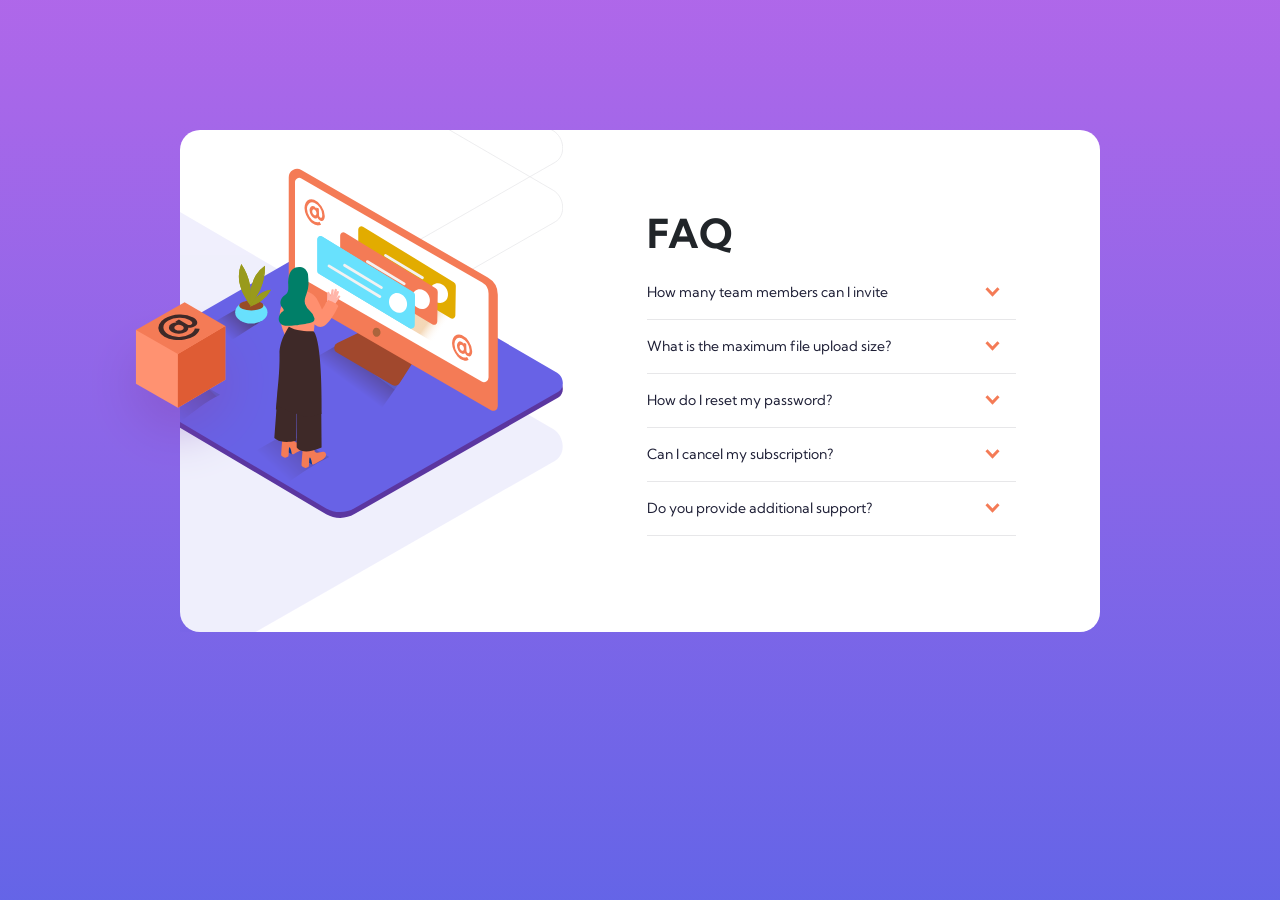
==== index.html @ 18b98a80 "some change" ====
<!DOCTYPE html>
<html lang="en">

<head>
    <meta charset="UTF-8">
    <meta http-equiv="X-UA-Compatible" content="IE=edge">
    <meta name="viewport" content="width=device-width, initial-scale=1.0">
    <title>Document</title>
    <link rel="stylesheet" href="assets/css/bootstrap.min.css">
    <link rel="stylesheet" href="assets/css/style.css">
    <link rel="stylesheet" href="assets/css/global.css">
    <link rel="stylesheet" href="assets/css/media.css">
</head>

<body>

    <div class="container px-3 px-md-0">
        <div class="sm-box mt-5 mt-md-0">
            <div class="row mx-0">
                <div class="col-6 col-md-5 p-0 d-none d-md-block">
                    <div class="sm-faq-img-desktop">
                        <img class="sm-faq-box-img d-none d-md-block" src="assets/images/illustration-box-desktop.svg">
                    </div>
                </div>
                <div class="col-10 offset-1 p-0 sm-faq-img-mobile-container d-md-none">
                    <div class="sm-faq-img-mobile"></div>
                </div>
                <div class="col-12  col-md-7">
                    <div class="sm-faq-box px-1 px-sm-5 px-md-2 pt-1 pb-5">
                        <div class="row flex-column">
                            <div class="col">
                                <div class="h1 text-center text-md-start sm-fw-bold">
                                    FAQ
                                </div>
                            </div>
                            <div class="col">
                                <!-- component::faq-item starts -->
                                <div class="sm-faq-item w-100">
                                    <div class="sm-faq-head d-flex justify-content-between align-items-center p-3 ps-0">
                                        <span class="pe-1">How many team members can I
                                            invite</span>
                                        <img class="sm-down-icon" src="assets/images/icon-arrow-down.svg" alt="">
                                    </div>
                                    <div class="sm-faq-body pt-2">
                                        You can invite up to 2 additional users on the Free plan. There is no limit on
                                        team members for the Premium plan.
                                    </div>
                                </div>
                                <!-- component::faq-item ends -->
                            </div>
                            <div class="col">
                                <!-- component::faq-item starts -->
                                <div class="sm-faq-item w-100">
                                    <div class="sm-faq-head d-flex justify-content-between align-items-center p-3 ps-0">
                                        <span class="w-95 pe-1">What is the maximum file upload size?</span>
                                        <img class="sm-down-icon" src="assets/images/icon-arrow-down.svg" alt="">
                                    </div>
                                    <div class="sm-faq-body pt-2">
                                        No more than 2GB. All files in your account must fit your allotted storage
                                        space.
                                    </div>
                                </div>
                                <!-- component::faq-item ends -->
                            </div>
                            <div class="col">
                                <!-- component::faq-item starts -->
                                <div class="sm-faq-item w-100">
                                    <div class="sm-faq-head d-flex justify-content-between align-items-center p-3 ps-0">
                                        <span class="w-95 pe-1">How do I reset my password?</span>
                                        <img class="sm-down-icon" src="assets/images/icon-arrow-down.svg" alt="">
                                    </div>
                                    <div class="sm-faq-body pt-2">
                                        Click “Forgot password” from the login page or “Change password” from your
                                        profile page.
                                        A reset link will be emailed to you.
                                    </div>
                                </div>
                                <!-- component::faq-item ends -->
                            </div>
                            <div class="col">
                                <!-- component::faq-item starts -->
                                <div class="sm-faq-item w-100">
                                    <div class="sm-faq-head d-flex justify-content-between align-items-center p-3 ps-0">
                                        <span class="w-95 pe-1">Can I cancel my subscription?</span>
                                        <img class="sm-down-icon" src="assets/images/icon-arrow-down.svg" alt="">
                                    </div>
                                    <div class="sm-faq-body pt-2">
                                        Yes! Send us a message and we’ll process your request no questions asked.
                                    </div>
                                </div>
                                <!-- component::faq-item ends -->
                            </div>
                            <div class="col">
                                <!-- component::faq-item starts -->
                                <div class="sm-faq-item w-100">
                                    <div class="sm-faq-head d-flex justify-content-between align-items-center p-3 ps-0">
                                        <span class="w-95 pe-1">Do you provide additional support?</span>
                                        <img class="sm-down-icon" src="assets/images/icon-arrow-down.svg" alt="">
                                    </div>
                                    <div class="sm-faq-body pt-2">
                                        Chat and email support is available 24/7. Phone lines are open during normal
                                        business hours.
                                    </div>
                                </div>
                                <!-- component::faq-item ends -->
                            </div>
                        </div>
                    </div>
                </div>
            </div>
        </div>
    </div>
    <script src="assets/js/jquery-3.6.0.min.js"></script>
    <script src="assets/js/bootstrap.min.js"></script>
    <script src="assets/js/script.js"></script>
</body>

</html>
---- assets/css/style.css ----
.container {
  padding: 130px 0;
}
.sm-box {
  border-radius: 20px;
  background-color: #fff;
  margin: 0 auto;
}
.sm-faq-head {
  border-bottom: 1px solid var(--sm-Divider-color);
  color: var(--sm-Very-dark-desaturated-blue);
}
.sm-faq-head:hover {
  color: var(--sm-color-3);
  cursor: pointer;
}
.sm-down-icon {
  width: 15px;
  transition: all 0.5s;
}
.sm-faq-body {
  color: var(--sm-secondary);
  display: none;
}
.rotate {
  transform: rotate(180deg);
}
.sm-faq-img-desktop {
  width: 100%;
  height: 100%;
  position: relative;
  background: url(../images/illustration-woman-online-desktop.svg) -77px 38px no-repeat,
    url(../images/bg-pattern-desktop.svg) -383px -219px no-repeat;
  background-size: 120%, 200%;
  position: relative;
}

.sm-faq-img-mobile-container {
  margin-top: -160px;
}
.sm-faq-img-mobile {
  margin: 0 auto;
  max-width: 280px;
  height: 284px;
  background: url(../images/illustration-woman-online-mobile.svg) center
      no-repeat,
    url(../images/bg-pattern-mobile.svg) bottom no-repeat;
  background-size: 100%, 100%;
  position: relative;
}
---- assets/css/global.css ----
/* kumbh-sans-regular - latin */
@font-face {
  font-family: "Kumbh Sans";
  font-style: normal;
  font-weight: 400;
  src: url("../fonts/kumbh-sans-v12-latin-regular/kumbh-sans-v12-latin-regular.eot");
  src: local(""),
    url("../fonts/kumbh-sans-v12-latin-regular/kumbh-sans-v12-latin-regular.eot?#iefix")
      format("embedded-opentype"),
    url("../fonts/kumbh-sans-v12-latin-regular/kumbh-sans-v12-latin-regular.woff2")
      format("woff2"),
    url("../fonts/kumbh-sans-v12-latin-regular/kumbh-sans-v12-latin-regular.woff")
      format("woff"),
    url("../fonts/kumbh-sans-v12-latin-regular/kumbh-sans-v12-latin-regular.ttf")
      format("truetype"),
    url("../fonts/kumbh-sans-v12-latin-regular/kumbh-sans-v12-latin-regular.svg#KumbhSans")
      format("svg");
}

/* kumbh-sans-700 - latin */
@font-face {
  font-family: "Kumbh Sans";
  font-style: normal;
  font-weight: 700;
  src: url("../fonts/kumbh-sans-v12-latin-700/kumbh-sans-v12-latin-700.eot");
  src: local(""),
    url("../fonts/kumbh-sans-v12-latin-700/kumbh-sans-v12-latin-700.eot?#iefix")
      format("embedded-opentype"),
    url("../fonts/kumbh-sans-v12-latin-700/kumbh-sans-v12-latin-700.woff2")
      format("woff2"),
    url("../fonts/kumbh-sans-v12-latin-700/kumbh-sans-v12-latin-700.woff")
      format("woff"),
    url("../fonts/kumbh-sans-v12-latin-700/kumbh-sans-v12-latin-700.ttf")
      format("truetype"),
    url("../fonts/kumbh-sans-v12-latin-700/kumbh-sans-v12-latin-700.svg#KumbhSans")
      format("svg");
}

:root {
  /*--------- text colors----------- */
  --sm-primary: hsl(237, 12%, 33%);
  --sm-secondary: hsl(240, 6%, 50%);
  --sm-color-3: hsl(14, 88%, 65%);
  --sm-Very-dark-desaturated-blue: hsl(238, 29%, 16%);
  /*--------- Dividers colors----------- */
  --sm-Divider-color: hsl(240, 5%, 91%);
  /*--------- background colors----------- */
  --sm-first-color: hsl(273, 75%, 66%);
  --sm-second-color: hsl(240, 73%, 65%);
}
.w-95 {
  width: 95%;
}

.sm-fw-bold {
  font-weight: 700;
}
body {
  min-height: 100vh;
  font-family: "Kumbh Sans";
  font-weight: 400;
  font-size: 14px;
  background-image: linear-gradient(
    var(--sm-first-color),
    var(--sm-second-color)
  );
  background-repeat: no-repeat;
}
---- assets/css/media.css ----
@media (min-width: 576px) {
}

@media (min-width: 768px) {
  .sm-box {
    max-width: 680px;
  }
  .sm-faq-box {
    padding-top: 5rem !important;
    padding-bottom: 6rem !important;
  }
  .sm-faq-box-img {
    width: 115px;
    position: absolute;
    left: -54px;
    top: 168px;
  }
  .sm-faq-img-desktop {
    width: 100%;
    height: 100%;
    position: relative;
    background: url(../images/illustration-woman-online-desktop.svg) -52px 62px no-repeat,
      url(../images/bg-pattern-desktop.svg) -345px -178px no-repeat;
    background-size: 117%, 222%;
  }
}

@media (min-width: 992px) {
  .sm-box {
    max-width: 880px;
  }
  .sm-faq-box {
    padding-left: 3rem !important;
    padding-right: 3rem !important;
  }
  .sm-faq-box-img {
    width: initial;
    position: absolute;
    left: -95px;
    top: 157px;
  }
  .sm-faq-img-desktop {
    background: url(../images/illustration-woman-online-desktop.svg) -77px 38px no-repeat,
      url(../images/bg-pattern-desktop.svg) -383px -219px no-repeat;
    background-size: 120%, 200%;
  }
}

@media (min-width: 1200px) {
  .sm-box {
    max-width: 920px;
  }
  .sm-faq-box {
    padding-left: 4.5rem !important;
    padding-right: 4.5rem !important;
  }
  .sm-faq-box-img {
    top: 170px;
  }
}

@media (min-width: 1400px) {
}
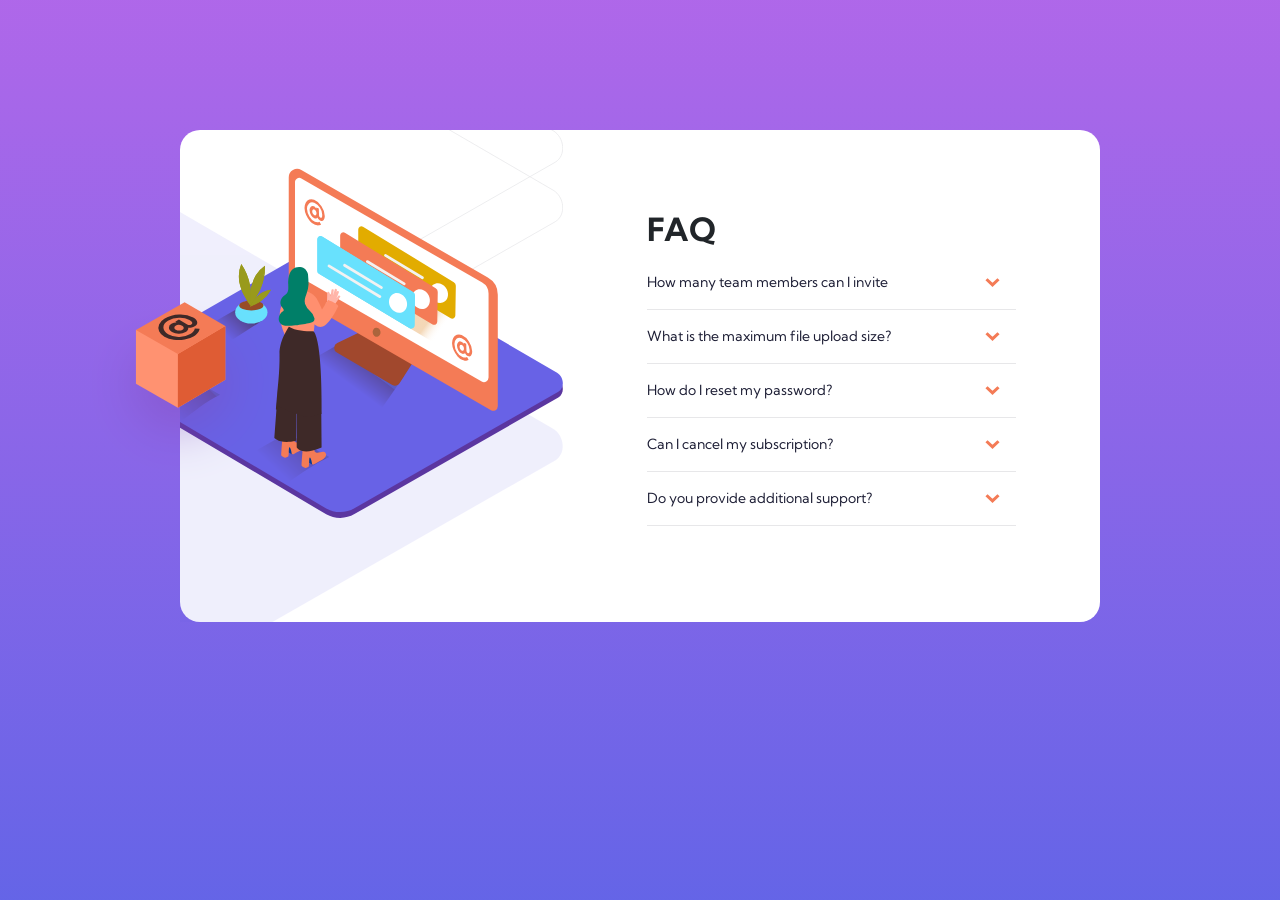
==== commit 88d980dc: "some change" ====
--- a/index.html
+++ b/index.html
@@ -25,11 +25,11 @@
                 <div class="col-10 offset-1 p-0 sm-faq-img-mobile-container d-md-none">
                     <div class="sm-faq-img-mobile"></div>
                 </div>
-                <div class="col-12  col-md-7">
-                    <div class="sm-faq-box px-1 px-sm-5 px-md-2 pt-1 pb-5">
+                <div class="col-12  col-md-7 mt-4 mt-md-0">
+                    <div class="sm-faq-box px-1 px-sm-5 px-md-2 pb-5">
                         <div class="row flex-column">
                             <div class="col">
-                                <div class="h1 text-center text-md-start sm-fw-bold">
+                                <div class="h2 text-center text-md-start sm-fw-bold">
                                     FAQ
                                 </div>
                             </div>
--- a/assets/css/style.css
+++ b/assets/css/style.css
@@ -6,6 +6,8 @@
   background-color: #fff;
   margin: 0 auto;
 }
+
+/*faq-item starts */
 .sm-faq-head {
   border-bottom: 1px solid var(--sm-Divider-color);
   color: var(--sm-Very-dark-desaturated-blue);
@@ -25,15 +27,7 @@
 .rotate {
   transform: rotate(180deg);
 }
-.sm-faq-img-desktop {
-  width: 100%;
-  height: 100%;
-  position: relative;
-  background: url(../images/illustration-woman-online-desktop.svg) -77px 38px no-repeat,
-    url(../images/bg-pattern-desktop.svg) -383px -219px no-repeat;
-  background-size: 120%, 200%;
-  position: relative;
-}
+/*faq-item end */
 
 .sm-faq-img-mobile-container {
   margin-top: -160px;
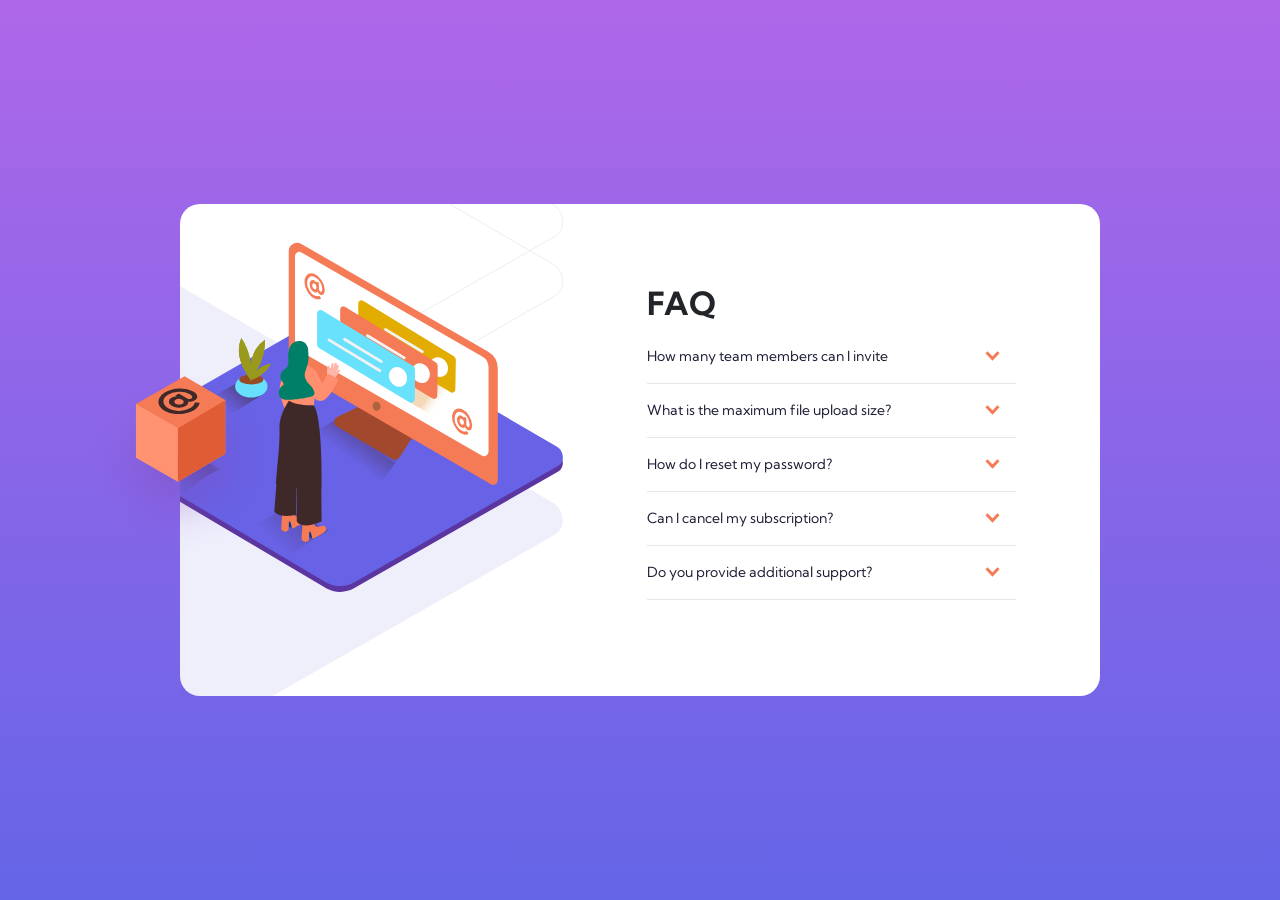
==== commit 36811b9e: "fix mobile img" ====
--- a/index.html
+++ b/index.html
@@ -15,7 +15,7 @@
 <body>
 
     <div class="container px-3 px-md-0">
-        <div class="sm-box mt-5 mt-md-0">
+        <div class="sm-box">
             <div class="row mx-0">
                 <div class="col-6 col-md-5 p-0 d-none d-md-block">
                     <div class="sm-faq-img-desktop">
--- a/assets/css/style.css
+++ b/assets/css/style.css
@@ -1,10 +1,11 @@
-.container {
+/* .container {
   padding: 130px 0;
-}
+} */
 .sm-box {
   border-radius: 20px;
   background-color: #fff;
   margin: 0 auto;
+  /* margin-top: 8rem; */
 }
 
 /*faq-item starts */
@@ -29,15 +30,10 @@
 }
 /*faq-item end */
 
-.sm-faq-img-mobile-container {
-  margin-top: -160px;
-}
 .sm-faq-img-mobile {
   margin: 0 auto;
-  max-width: 280px;
-  height: 284px;
-  background: url(../images/illustration-woman-online-mobile.svg) center
-      no-repeat,
+  max-width: 100%;
+  background: url(../images/illustration-woman-online-mobile.svg) top no-repeat,
     url(../images/bg-pattern-mobile.svg) bottom no-repeat;
   background-size: 100%, 100%;
   position: relative;
--- a/assets/css/media.css
+++ b/assets/css/media.css
@@ -4,6 +4,7 @@
 @media (min-width: 768px) {
   .sm-box {
     max-width: 680px;
+    margin-top: 0;
   }
   .sm-faq-box {
     padding-top: 5rem !important;
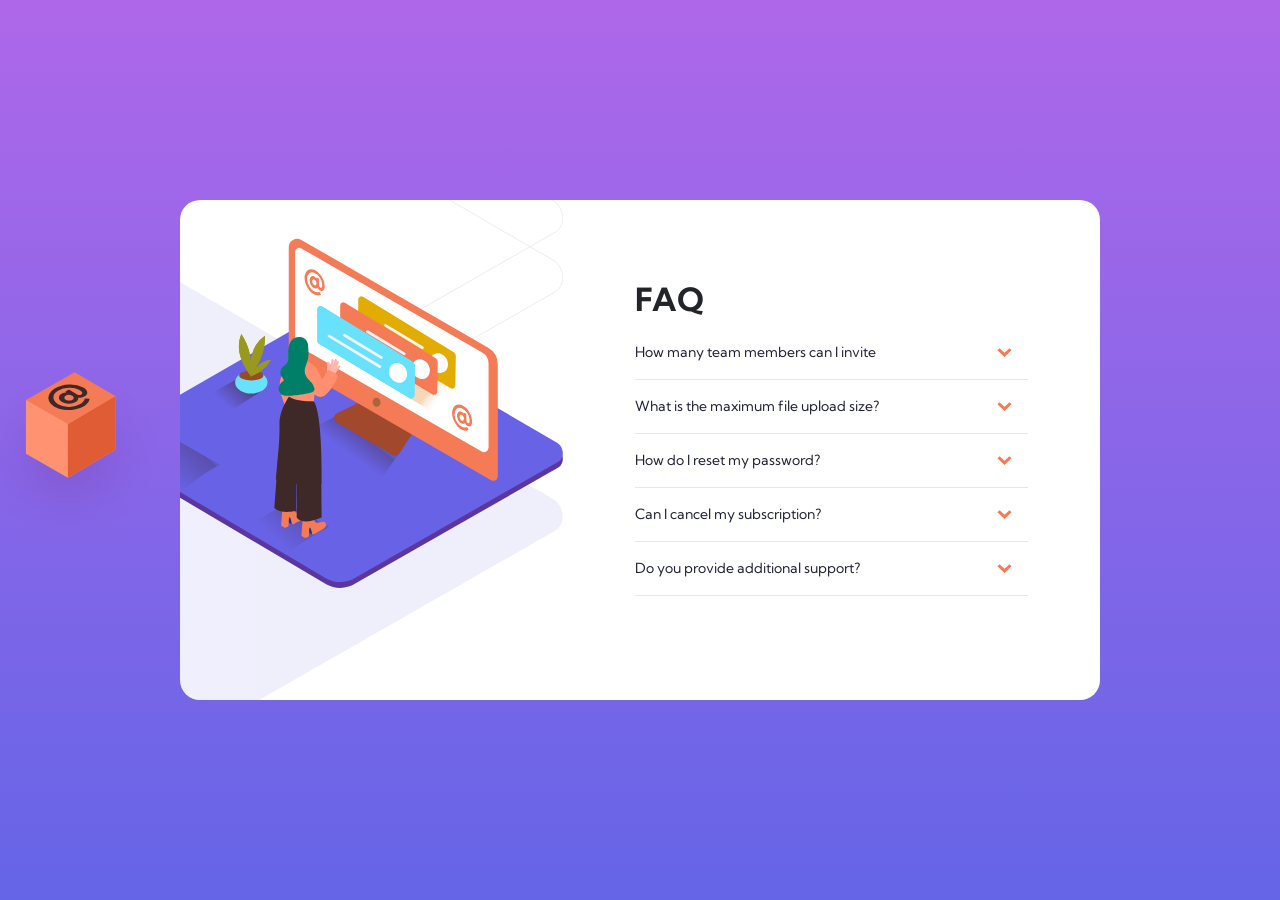
==== commit ec3befb7: "add scroll bar to faq-box" ====
--- a/index.html
+++ b/index.html
@@ -15,17 +15,20 @@
 <body>
 
     <div class="container px-3 px-md-0">
+        <div class="sm-box-img-container w-100 position-relative">
+            <img class="sm-faq-box-img d-none d-md-block" src="assets/images/illustration-box-desktop.svg">
+        </div>
         <div class="sm-box">
             <div class="row mx-0">
                 <div class="col-6 col-md-5 p-0 d-none d-md-block">
                     <div class="sm-faq-img-desktop">
-                        <img class="sm-faq-box-img d-none d-md-block" src="assets/images/illustration-box-desktop.svg">
+
                     </div>
                 </div>
                 <div class="col-10 offset-1 p-0 sm-faq-img-mobile-container d-md-none">
                     <div class="sm-faq-img-mobile"></div>
                 </div>
-                <div class="col-12  col-md-7 mt-4 mt-md-0">
+                <div class="col-12  col-md-7 mt-4 mt-md-0 p-0">
                     <div class="sm-faq-box px-1 px-sm-5 px-md-2 pb-5">
                         <div class="row flex-column">
                             <div class="col">
@@ -42,7 +45,8 @@
                                         <img class="sm-down-icon" src="assets/images/icon-arrow-down.svg" alt="">
                                     </div>
                                     <div class="sm-faq-body pt-2">
-                                        You can invite up to 2 additional users on the Free plan. There is no limit on
+                                        You can invite up to 2 additional users on the Free plan. There is no limit
+                                        on
                                         team members for the Premium plan.
                                     </div>
                                 </div>
--- a/assets/css/media.css
+++ b/assets/css/media.css
@@ -5,16 +5,20 @@
   .sm-box {
     max-width: 680px;
     margin-top: 0;
+    overflow: hidden;
   }
   .sm-faq-box {
     padding-top: 5rem !important;
     padding-bottom: 6rem !important;
+    height: 500px;
+    overflow-y: auto;
   }
   .sm-faq-box-img {
     width: 115px;
     position: absolute;
-    left: -54px;
-    top: 168px;
+    left: 50px;
+    top: 250px;
+    z-index: 1000;
   }
   .sm-faq-img-desktop {
     width: 100%;
@@ -23,6 +27,10 @@
     background: url(../images/illustration-woman-online-desktop.svg) -52px 62px no-repeat,
       url(../images/bg-pattern-desktop.svg) -345px -178px no-repeat;
     background-size: 117%, 222%;
+  }
+  .sm-faq-box {
+    padding-left: 2rem !important;
+    padding-right: 2rem !important;
   }
 }
 
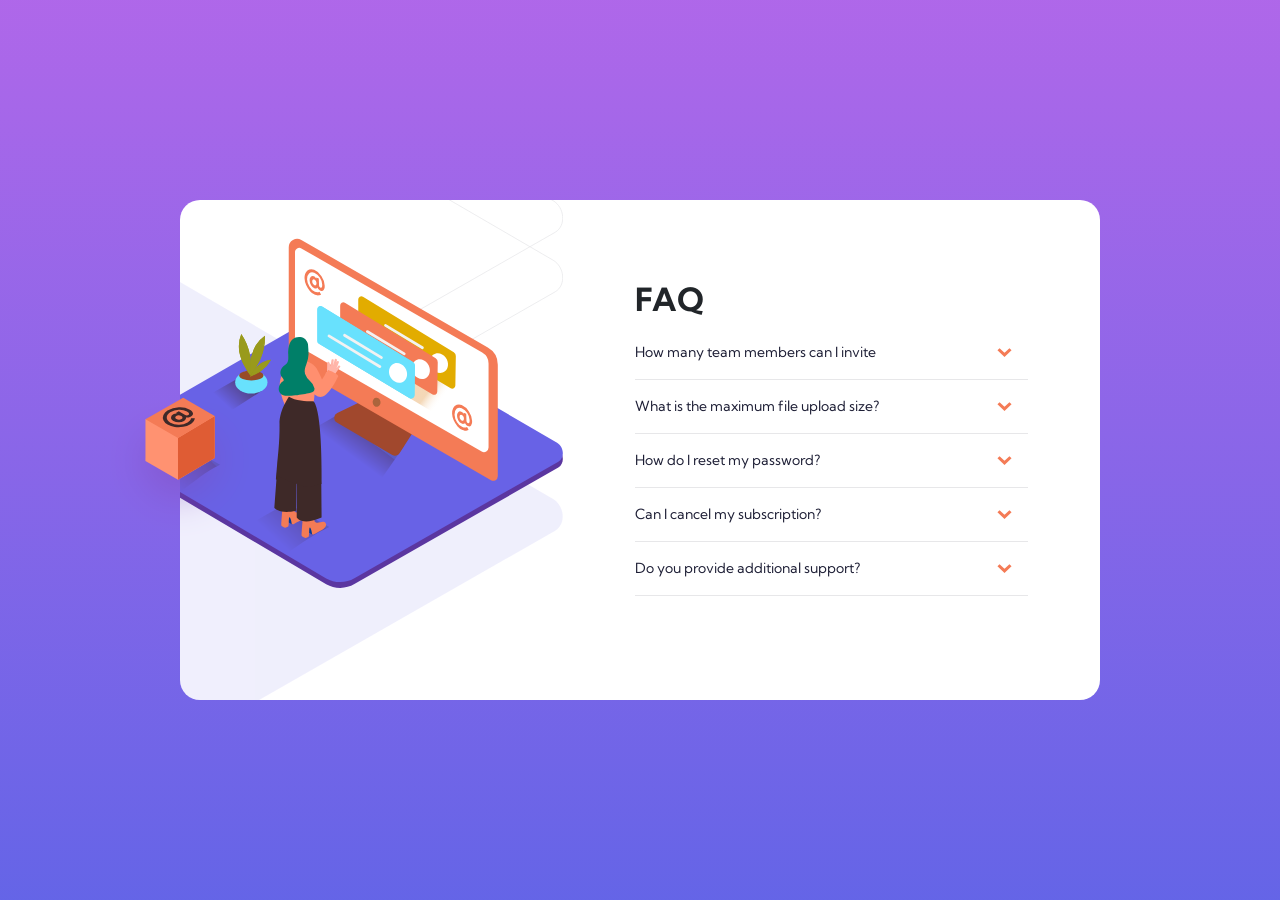
==== commit 0f7b892e: "fix the box position" ====
--- a/index.html
+++ b/index.html
@@ -15,7 +15,7 @@
 <body>
 
     <div class="container px-3 px-md-0">
-        <div class="sm-box-img-container w-100 position-relative">
+        <div class="sm-box-img-container position-relative">
             <img class="sm-faq-box-img d-none d-md-block" src="assets/images/illustration-box-desktop.svg">
         </div>
         <div class="sm-box">
@@ -29,7 +29,7 @@
                     <div class="sm-faq-img-mobile"></div>
                 </div>
                 <div class="col-12  col-md-7 mt-4 mt-md-0 p-0">
-                    <div class="sm-faq-box px-1 px-sm-5 px-md-2 pb-5">
+                    <div class="sm-faq-box px-3 px-sm-5 px-md-2 pb-5">
                         <div class="row flex-column">
                             <div class="col">
                                 <div class="h2 text-center text-md-start sm-fw-bold">
--- a/assets/css/style.css
+++ b/assets/css/style.css
@@ -5,7 +5,6 @@
   border-radius: 20px;
   background-color: #fff;
   margin: 0 auto;
-  /* margin-top: 8rem; */
 }
 
 /*faq-item starts */
@@ -38,3 +37,6 @@
   background-size: 100%, 100%;
   position: relative;
 }
+.sm-box-img-container {
+  margin: 0 auto;
+}
--- a/assets/css/media.css
+++ b/assets/css/media.css
@@ -2,6 +2,9 @@
 }
 
 @media (min-width: 768px) {
+  .sm-box-img-container {
+    max-width: 680px;
+  }
   .sm-box {
     max-width: 680px;
     margin-top: 0;
@@ -16,8 +19,8 @@
   .sm-faq-box-img {
     width: 115px;
     position: absolute;
-    left: 50px;
-    top: 250px;
+    left: -56px;
+    top: 171px;
     z-index: 1000;
   }
   .sm-faq-img-desktop {
@@ -35,6 +38,9 @@
 }
 
 @media (min-width: 992px) {
+  .sm-box-img-container {
+    max-width: 880px;
+  }
   .sm-box {
     max-width: 880px;
   }
@@ -43,10 +49,10 @@
     padding-right: 3rem !important;
   }
   .sm-faq-box-img {
-    width: initial;
+    width: 148px;
     position: absolute;
-    left: -95px;
-    top: 157px;
+    left: -74px;
+    top: 185px;
   }
   .sm-faq-img-desktop {
     background: url(../images/illustration-woman-online-desktop.svg) -77px 38px no-repeat,
@@ -56,6 +62,9 @@
 }
 
 @media (min-width: 1200px) {
+  .sm-box-img-container {
+    max-width: 920px;
+  }
   .sm-box {
     max-width: 920px;
   }
@@ -64,9 +73,6 @@
     padding-right: 4.5rem !important;
   }
   .sm-faq-box-img {
-    top: 170px;
+    top: 196px;
   }
 }
-
-@media (min-width: 1400px) {
-}
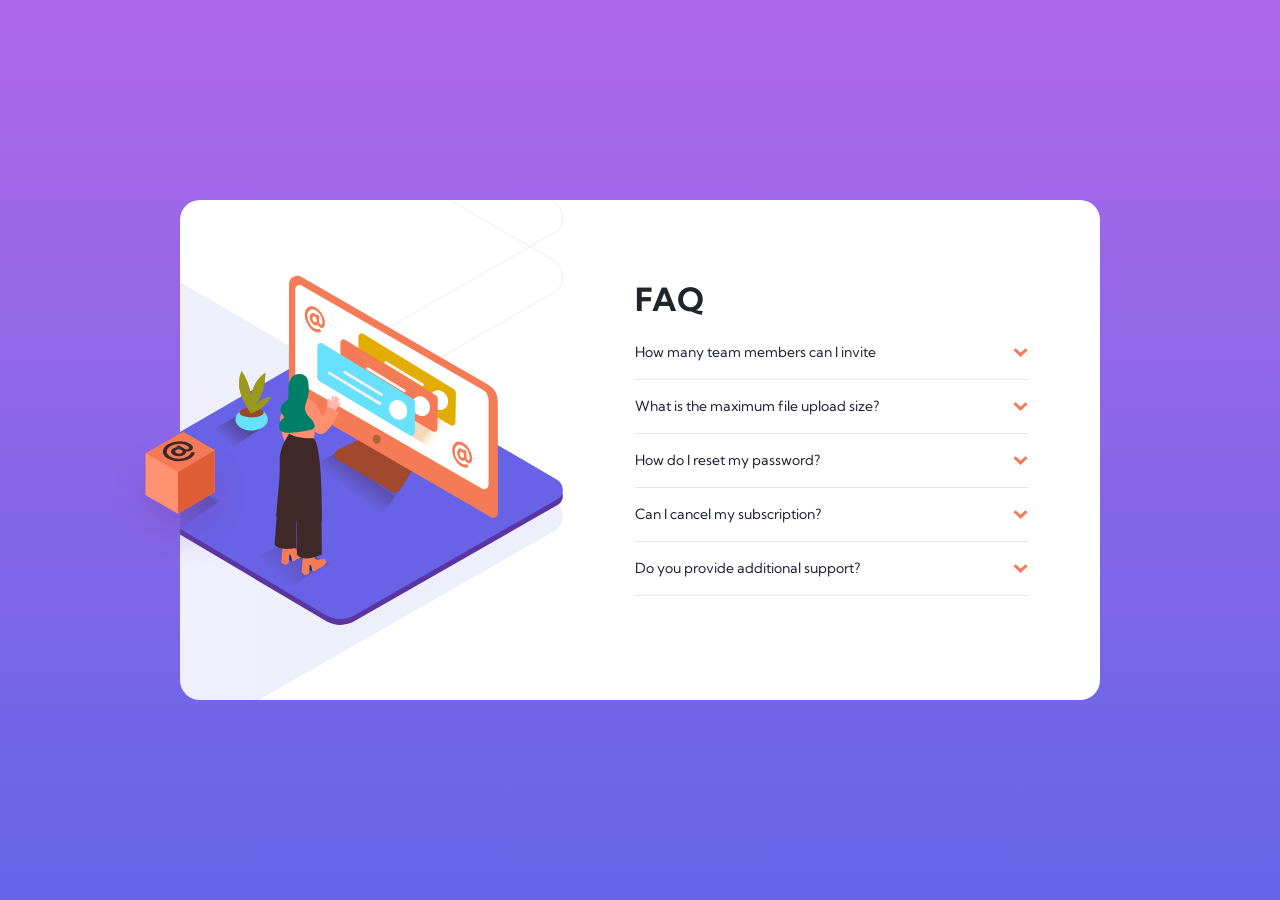
==== commit de9b91ab: "some improvement" ====
--- a/index.html
+++ b/index.html
@@ -29,7 +29,7 @@
                     <div class="sm-faq-img-mobile"></div>
                 </div>
                 <div class="col-12  col-md-7 mt-4 mt-md-0 p-0">
-                    <div class="sm-faq-box px-3 px-sm-5 px-md-2 pb-5">
+                    <div class="sm-faq-box px-4 px-md-2 pb-5">
                         <div class="row flex-column">
                             <div class="col">
                                 <div class="h2 text-center text-md-start sm-fw-bold">
@@ -39,7 +39,7 @@
                             <div class="col">
                                 <!-- component::faq-item starts -->
                                 <div class="sm-faq-item w-100">
-                                    <div class="sm-faq-head d-flex justify-content-between align-items-center p-3 ps-0">
+                                    <div class="sm-faq-head d-flex justify-content-between align-items-center py-3">
                                         <span class="pe-1">How many team members can I
                                             invite</span>
                                         <img class="sm-down-icon" src="assets/images/icon-arrow-down.svg" alt="">
@@ -55,7 +55,7 @@
                             <div class="col">
                                 <!-- component::faq-item starts -->
                                 <div class="sm-faq-item w-100">
-                                    <div class="sm-faq-head d-flex justify-content-between align-items-center p-3 ps-0">
+                                    <div class="sm-faq-head d-flex justify-content-between align-items-center py-3">
                                         <span class="w-95 pe-1">What is the maximum file upload size?</span>
                                         <img class="sm-down-icon" src="assets/images/icon-arrow-down.svg" alt="">
                                     </div>
@@ -69,7 +69,7 @@
                             <div class="col">
                                 <!-- component::faq-item starts -->
                                 <div class="sm-faq-item w-100">
-                                    <div class="sm-faq-head d-flex justify-content-between align-items-center p-3 ps-0">
+                                    <div class="sm-faq-head d-flex justify-content-between align-items-center py-3">
                                         <span class="w-95 pe-1">How do I reset my password?</span>
                                         <img class="sm-down-icon" src="assets/images/icon-arrow-down.svg" alt="">
                                     </div>
@@ -84,7 +84,7 @@
                             <div class="col">
                                 <!-- component::faq-item starts -->
                                 <div class="sm-faq-item w-100">
-                                    <div class="sm-faq-head d-flex justify-content-between align-items-center p-3 ps-0">
+                                    <div class="sm-faq-head d-flex justify-content-between align-items-center py-3">
                                         <span class="w-95 pe-1">Can I cancel my subscription?</span>
                                         <img class="sm-down-icon" src="assets/images/icon-arrow-down.svg" alt="">
                                     </div>
@@ -97,7 +97,7 @@
                             <div class="col">
                                 <!-- component::faq-item starts -->
                                 <div class="sm-faq-item w-100">
-                                    <div class="sm-faq-head d-flex justify-content-between align-items-center p-3 ps-0">
+                                    <div class="sm-faq-head d-flex justify-content-between align-items-center py-3">
                                         <span class="w-95 pe-1">Do you provide additional support?</span>
                                         <img class="sm-down-icon" src="assets/images/icon-arrow-down.svg" alt="">
                                     </div>
--- a/assets/css/style.css
+++ b/assets/css/style.css
@@ -2,6 +2,7 @@
   padding: 130px 0;
 } */
 .sm-box {
+  max-width: 344px;
   border-radius: 20px;
   background-color: #fff;
   margin: 0 auto;
@@ -40,3 +41,32 @@
 .sm-box-img-container {
   margin: 0 auto;
 }
+.sm-faq-img-desktop {
+  width: 100%;
+  height: 100%;
+  position: relative;
+  background: url(../images/illustration-woman-online-desktop.svg) right center
+      no-repeat,
+    url(../images/bg-pattern-desktop.svg) -345px -178px no-repeat;
+  background-size: 120%, 222%;
+}
+/* custom scrollbar starts*/
+::-webkit-scrollbar {
+  width: 20px;
+}
+
+::-webkit-scrollbar-track {
+  background-color: transparent;
+}
+
+::-webkit-scrollbar-thumb {
+  background-color: #d6dee1;
+  border-radius: 20px;
+  border: 6px solid transparent;
+  background-clip: content-box;
+}
+
+::-webkit-scrollbar-thumb:hover {
+  background-color: #a8bbbf;
+}
+/* custom scrollbar ends*/
--- a/assets/css/media.css
+++ b/assets/css/media.css
@@ -20,16 +20,8 @@
     width: 115px;
     position: absolute;
     left: -56px;
-    top: 171px;
+    top: 233px;
     z-index: 1000;
-  }
-  .sm-faq-img-desktop {
-    width: 100%;
-    height: 100%;
-    position: relative;
-    background: url(../images/illustration-woman-online-desktop.svg) -52px 62px no-repeat,
-      url(../images/bg-pattern-desktop.svg) -345px -178px no-repeat;
-    background-size: 117%, 222%;
   }
   .sm-faq-box {
     padding-left: 2rem !important;
@@ -52,10 +44,11 @@
     width: 148px;
     position: absolute;
     left: -74px;
-    top: 185px;
+    top: 230px;
   }
   .sm-faq-img-desktop {
-    background: url(../images/illustration-woman-online-desktop.svg) -77px 38px no-repeat,
+    background: url(../images/illustration-woman-online-desktop.svg) right
+        center no-repeat,
       url(../images/bg-pattern-desktop.svg) -383px -219px no-repeat;
     background-size: 120%, 200%;
   }
@@ -73,6 +66,6 @@
     padding-right: 4.5rem !important;
   }
   .sm-faq-box-img {
-    top: 196px;
+    top: 230px;
   }
 }
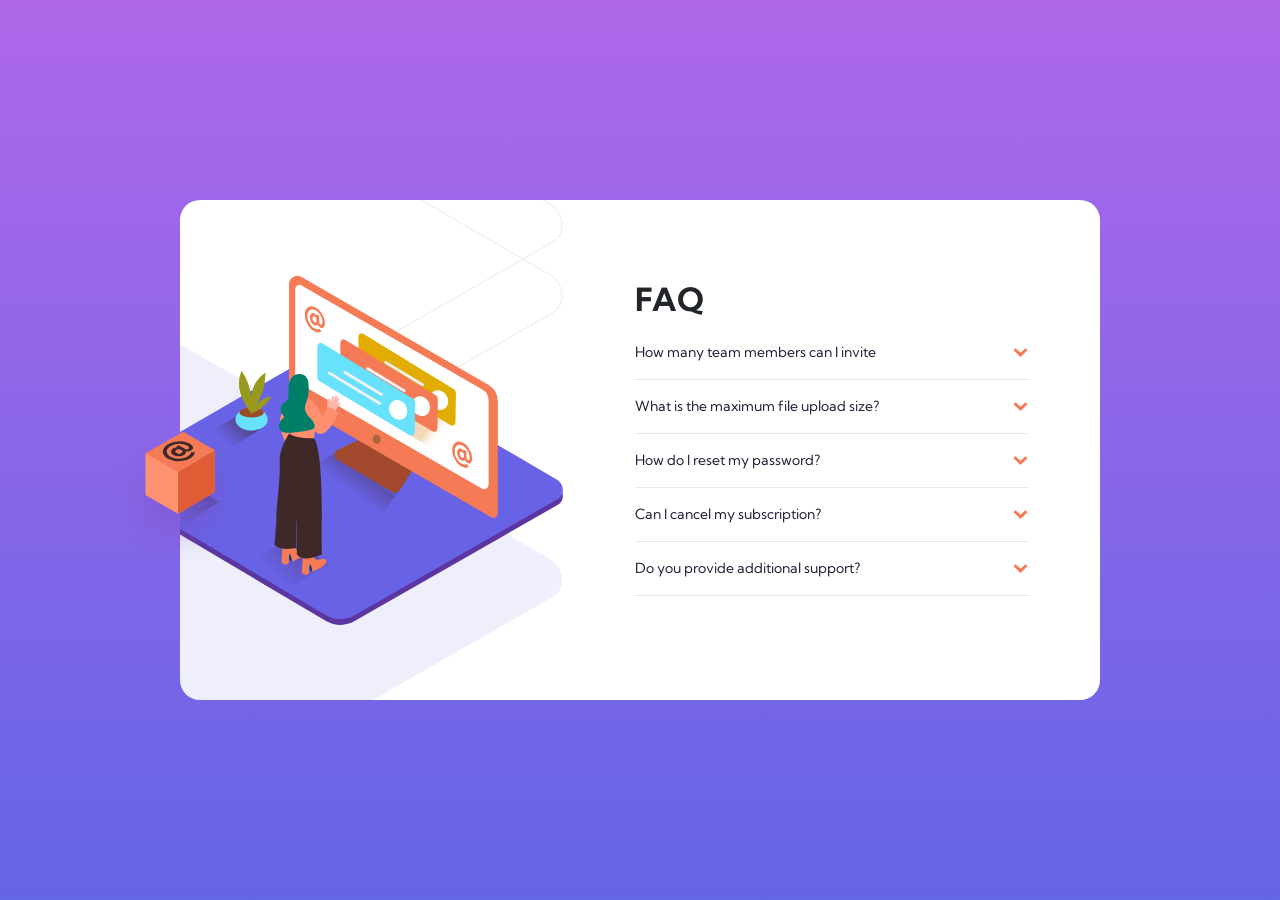
==== commit abe898d2: "fix desktop img" ====
--- a/index.html
+++ b/index.html
@@ -14,15 +14,12 @@
 
 <body>
 
-    <div class="container px-3 px-md-0">
-        <div class="sm-box-img-container position-relative">
-            <img class="sm-faq-box-img d-none d-md-block" src="assets/images/illustration-box-desktop.svg">
-        </div>
-        <div class="sm-box">
+    <div class="container d-flex align-items-center p-3 px-md-0">
+        <div class="sm-box w-100">
             <div class="row mx-0">
                 <div class="col-6 col-md-5 p-0 d-none d-md-block">
                     <div class="sm-faq-img-desktop">
-
+                        <img class="sm-faq-box-img d-none d-md-block" src="assets/images/illustration-box-desktop.svg">
                     </div>
                 </div>
                 <div class="col-10 offset-1 p-0 sm-faq-img-mobile-container d-md-none">
--- a/assets/css/style.css
+++ b/assets/css/style.css
@@ -1,6 +1,6 @@
-/* .container {
-  padding: 130px 0;
-} */
+.container {
+  min-height: 100vh;
+}
 .sm-box {
   max-width: 344px;
   border-radius: 20px;
@@ -47,8 +47,8 @@
   position: relative;
   background: url(../images/illustration-woman-online-desktop.svg) right center
       no-repeat,
-    url(../images/bg-pattern-desktop.svg) -345px -178px no-repeat;
-  background-size: 120%, 222%;
+    url(../images/bg-pattern-desktop.svg) right -166px no-repeat;
+  background-size: 120%, 265%;
 }
 /* custom scrollbar starts*/
 ::-webkit-scrollbar {
--- a/assets/css/media.css
+++ b/assets/css/media.css
@@ -8,7 +8,6 @@
   .sm-box {
     max-width: 680px;
     margin-top: 0;
-    overflow: hidden;
   }
   .sm-faq-box {
     padding-top: 5rem !important;
@@ -49,8 +48,8 @@
   .sm-faq-img-desktop {
     background: url(../images/illustration-woman-online-desktop.svg) right
         center no-repeat,
-      url(../images/bg-pattern-desktop.svg) -383px -219px no-repeat;
-    background-size: 120%, 200%;
+      url(../images/bg-pattern-desktop.svg) right -257px no-repeat;
+    background-size: 120%, 238%;
   }
 }
 
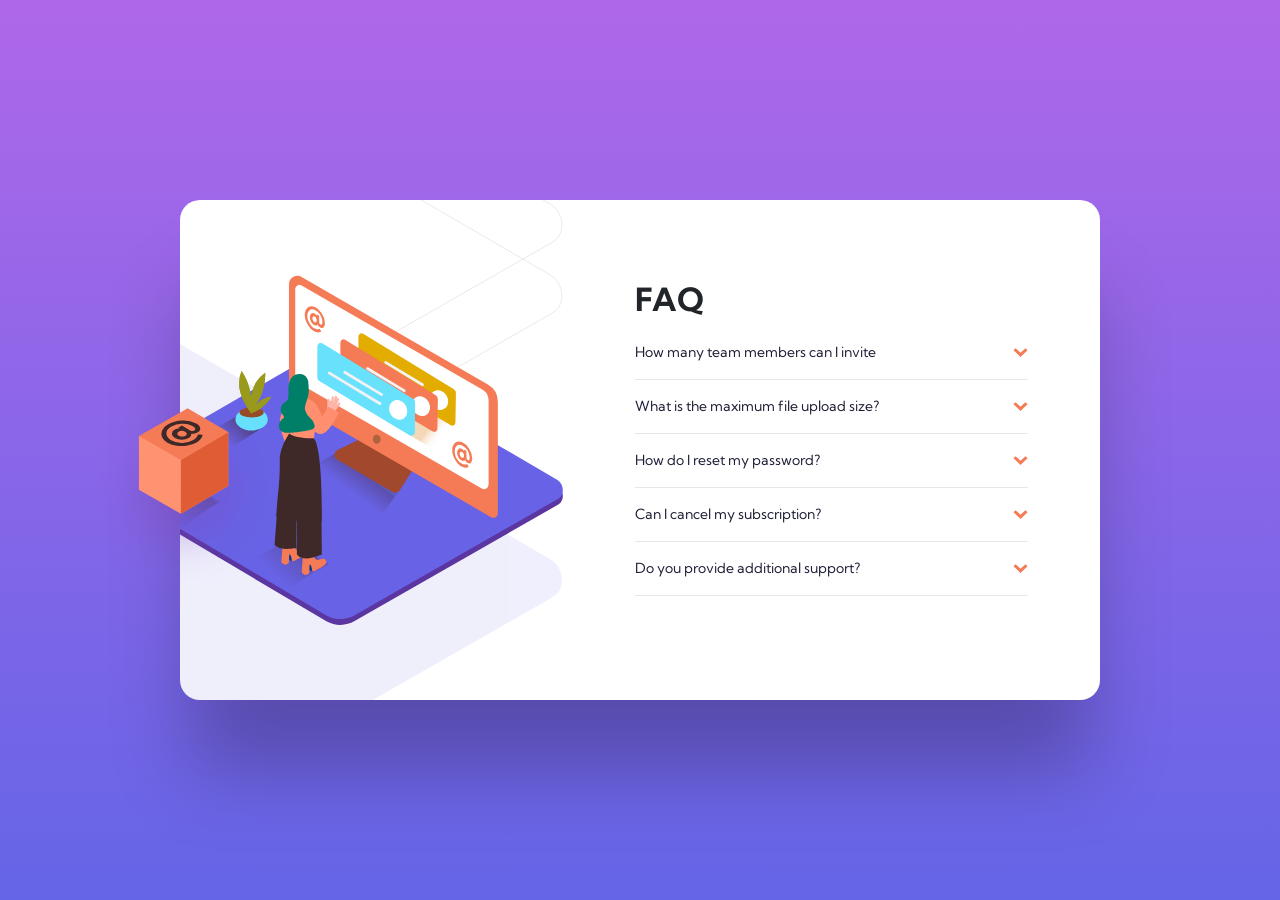
==== commit 67eccce2: "hide scroll bar" ====
--- a/index.html
+++ b/index.html
@@ -19,7 +19,7 @@
             <div class="row mx-0">
                 <div class="col-6 col-md-5 p-0 d-none d-md-block">
                     <div class="sm-faq-img-desktop">
-                        <img class="sm-faq-box-img d-none d-md-block" src="assets/images/illustration-box-desktop.svg">
+                        <img class="sm-faq-cube-img d-none d-md-block" src="assets/images/illustration-box-desktop.svg">
                     </div>
                 </div>
                 <div class="col-10 offset-1 p-0 sm-faq-img-mobile-container d-md-none">
@@ -41,7 +41,7 @@
                                             invite</span>
                                         <img class="sm-down-icon" src="assets/images/icon-arrow-down.svg" alt="">
                                     </div>
-                                    <div class="sm-faq-body pt-2">
+                                    <div class="sm-faq-body pt-3">
                                         You can invite up to 2 additional users on the Free plan. There is no limit
                                         on
                                         team members for the Premium plan.
@@ -56,7 +56,7 @@
                                         <span class="w-95 pe-1">What is the maximum file upload size?</span>
                                         <img class="sm-down-icon" src="assets/images/icon-arrow-down.svg" alt="">
                                     </div>
-                                    <div class="sm-faq-body pt-2">
+                                    <div class="sm-faq-body pt-3">
                                         No more than 2GB. All files in your account must fit your allotted storage
                                         space.
                                     </div>
@@ -70,7 +70,7 @@
                                         <span class="w-95 pe-1">How do I reset my password?</span>
                                         <img class="sm-down-icon" src="assets/images/icon-arrow-down.svg" alt="">
                                     </div>
-                                    <div class="sm-faq-body pt-2">
+                                    <div class="sm-faq-body pt-3">
                                         Click “Forgot password” from the login page or “Change password” from your
                                         profile page.
                                         A reset link will be emailed to you.
@@ -85,7 +85,7 @@
                                         <span class="w-95 pe-1">Can I cancel my subscription?</span>
                                         <img class="sm-down-icon" src="assets/images/icon-arrow-down.svg" alt="">
                                     </div>
-                                    <div class="sm-faq-body pt-2">
+                                    <div class="sm-faq-body pt-3">
                                         Yes! Send us a message and we’ll process your request no questions asked.
                                     </div>
                                 </div>
@@ -98,7 +98,7 @@
                                         <span class="w-95 pe-1">Do you provide additional support?</span>
                                         <img class="sm-down-icon" src="assets/images/icon-arrow-down.svg" alt="">
                                     </div>
-                                    <div class="sm-faq-body pt-2">
+                                    <div class="sm-faq-body pt-3">
                                         Chat and email support is available 24/7. Phone lines are open during normal
                                         business hours.
                                     </div>
--- a/assets/css/style.css
+++ b/assets/css/style.css
@@ -6,6 +6,7 @@
   border-radius: 20px;
   background-color: #fff;
   margin: 0 auto;
+  box-shadow: 0 5rem 5rem -10px rgba(0, 0, 0, 0.25);
 }
 
 /*faq-item starts */
@@ -49,24 +50,21 @@
       no-repeat,
     url(../images/bg-pattern-desktop.svg) right -166px no-repeat;
   background-size: 120%, 265%;
+  /* animation: move-up 5s infinite; */
+  /* opacity: 0.5; */
 }
-/* custom scrollbar starts*/
-::-webkit-scrollbar {
-  width: 20px;
+/* hide scrollbar for chrome starts*/
+.sm-faq-box::-webkit-scrollbar {
+  display: none;
+}
+/* hide scrollbar for chrome ends*/
+.sm-faq-cube-img {
+  animation: up-down 3s infinite ease-in-out;
+  animation-delay: 30ms;
 }
 
-::-webkit-scrollbar-track {
-  background-color: transparent;
+@keyframes up-down {
+  50% {
+    transform: translateY(-15px);
+  }
 }
-
-::-webkit-scrollbar-thumb {
-  background-color: #d6dee1;
-  border-radius: 20px;
-  border: 6px solid transparent;
-  background-clip: content-box;
-}
-
-::-webkit-scrollbar-thumb:hover {
-  background-color: #a8bbbf;
-}
-/* custom scrollbar ends*/
--- a/assets/css/media.css
+++ b/assets/css/media.css
@@ -2,9 +2,6 @@
 }
 
 @media (min-width: 768px) {
-  .sm-box-img-container {
-    max-width: 680px;
-  }
   .sm-box {
     max-width: 680px;
     margin-top: 0;
@@ -14,8 +11,9 @@
     padding-bottom: 6rem !important;
     height: 500px;
     overflow-y: auto;
+    scrollbar-width: none;
   }
-  .sm-faq-box-img {
+  .sm-faq-cube-img {
     width: 115px;
     position: absolute;
     left: -56px;
@@ -29,9 +27,6 @@
 }
 
 @media (min-width: 992px) {
-  .sm-box-img-container {
-    max-width: 880px;
-  }
   .sm-box {
     max-width: 880px;
   }
@@ -39,11 +34,11 @@
     padding-left: 3rem !important;
     padding-right: 3rem !important;
   }
-  .sm-faq-box-img {
-    width: 148px;
+  .sm-faq-cube-img {
+    width: initial;
     position: absolute;
-    left: -74px;
-    top: 230px;
+    left: -92px;
+    top: 203px;
   }
   .sm-faq-img-desktop {
     background: url(../images/illustration-woman-online-desktop.svg) right
@@ -54,9 +49,6 @@
 }
 
 @media (min-width: 1200px) {
-  .sm-box-img-container {
-    max-width: 920px;
-  }
   .sm-box {
     max-width: 920px;
   }
@@ -64,7 +56,7 @@
     padding-left: 4.5rem !important;
     padding-right: 4.5rem !important;
   }
-  .sm-faq-box-img {
-    top: 230px;
+  .sm-faq-cube-img {
+    top: 206px;
   }
 }
